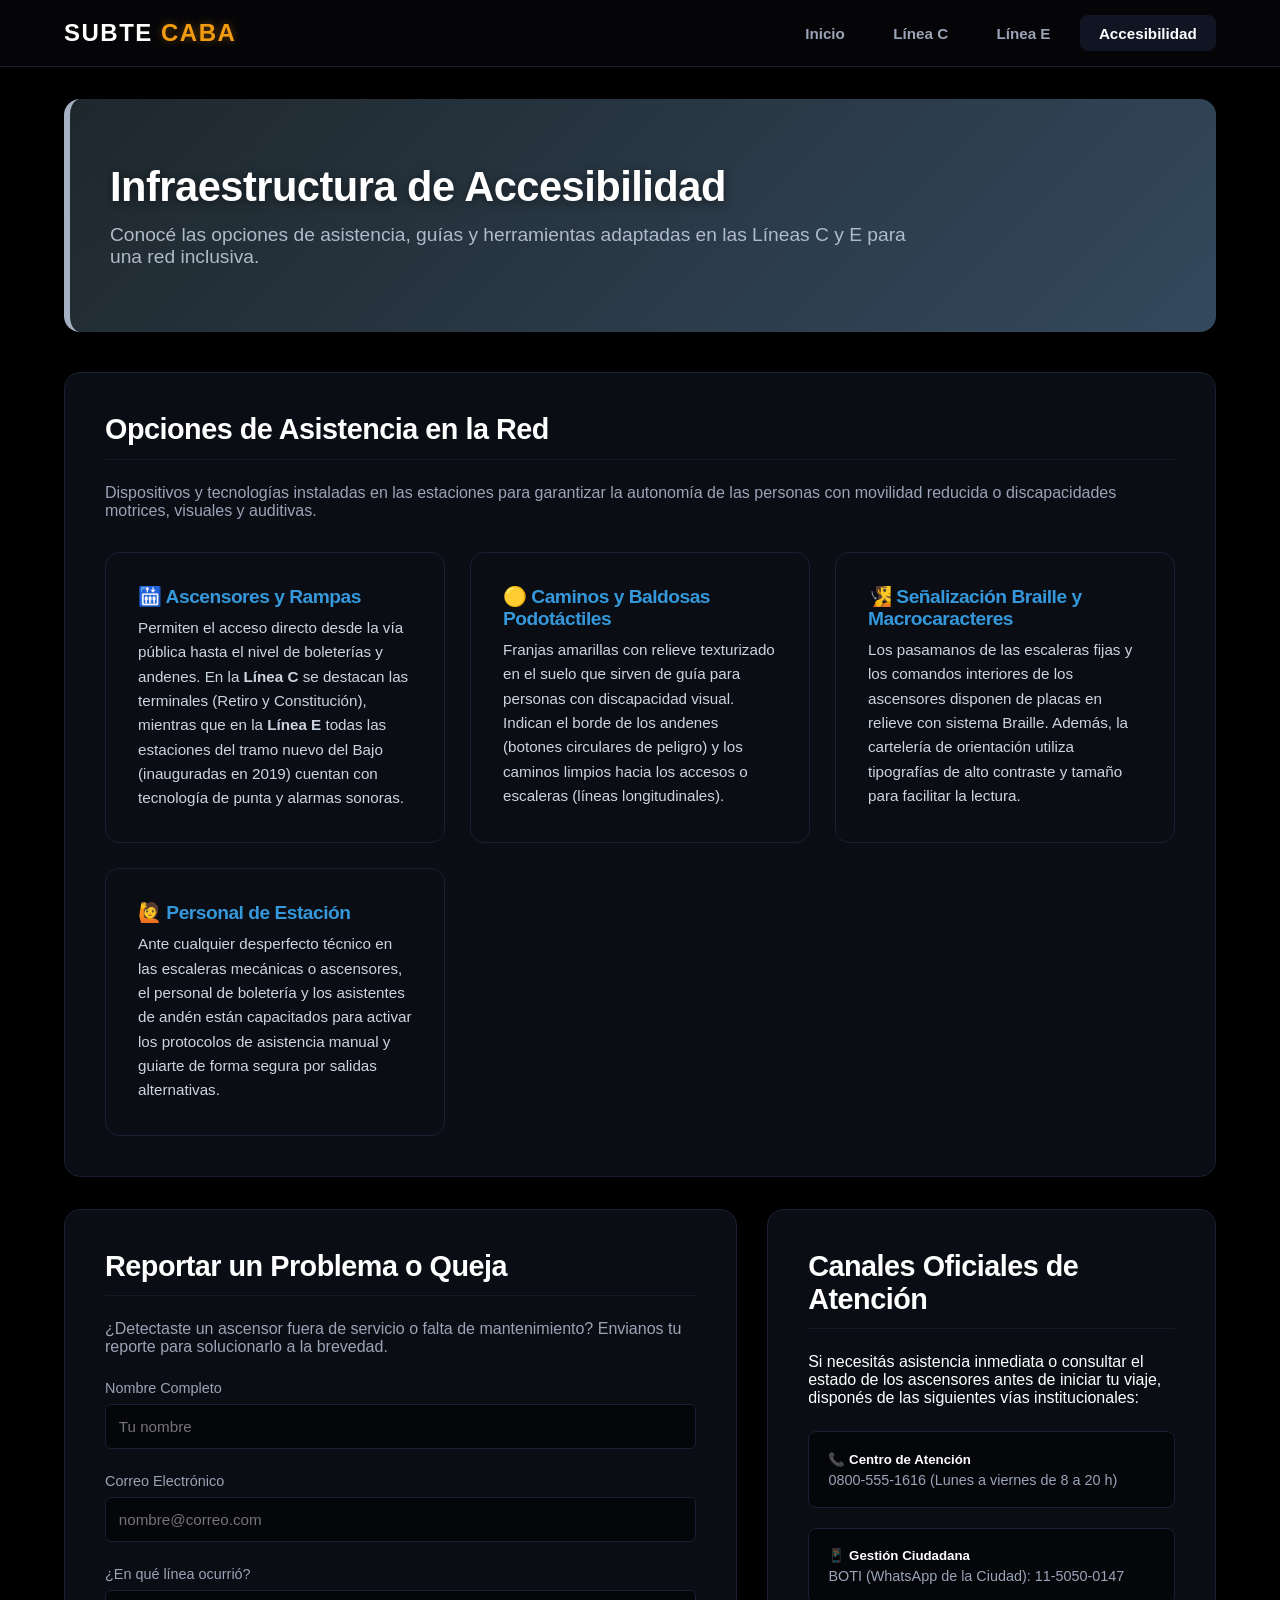
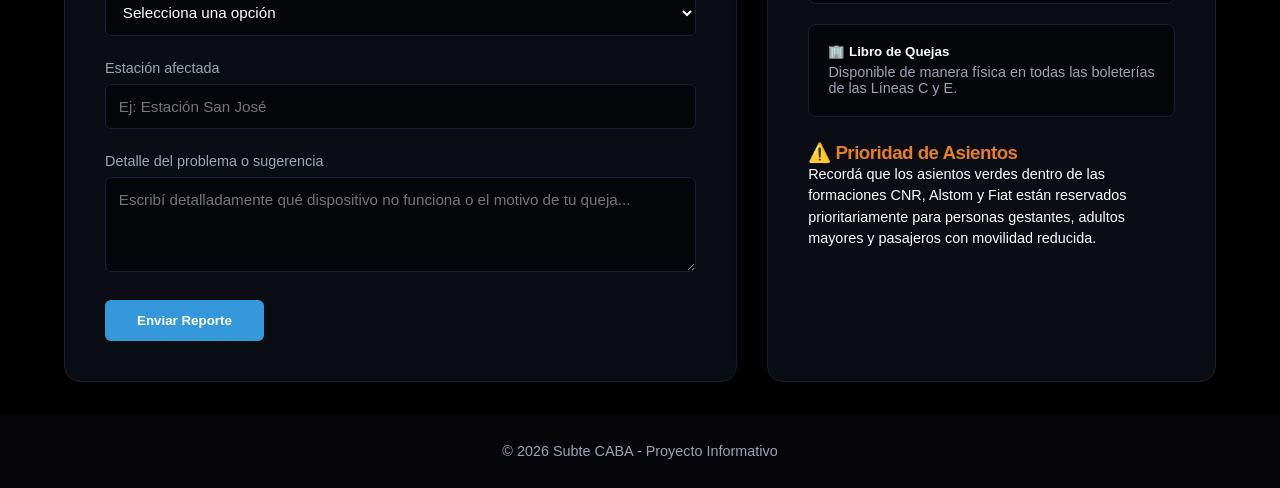
==== accesibilidad.html @ 67ff427c "Fix responsive linea C" ====
<!DOCTYPE html>
<html lang="es">
<head>
    <meta charset="UTF-8">
    <meta name="viewport" content="width=device-width, initial-scale=1.0">
    <title>Subte CABA - Accesibilidad</title>
    <link rel="stylesheet" href="css/styles.css">
</head>
<body class="page-accesibilidad">

    <header>
        <div class="logo">SUBTE <span>CABA</span></div>
        <nav>
            <ul>
                <li><a href="index.html">Inicio</a></li>
                <li><a href="linea_c.html" class="linea-c-nav">Línea C</a></li>
                <li><a href="linea_e.html" class="linea-e-nav">Línea E</a></li>
                <li><a href="accesibilidad.html" class="active">Accesibilidad</a></li>
            </ul>
        </nav>
    </header>

    <main class="contenedor-linea">
        <section class="banner-linea" style="background: linear-gradient(135deg, #1e272c 0%, #34495e 100%); border-left: 6px solid #a5b1c2;">
            <h1>Infraestructura de Accesibilidad</h1>
            <p>Conocé las opciones de asistencia, guías y herramientas adaptadas en las Líneas C y E para una red inclusiva.</p>
        </section>

        <section class="recorrido-subte" style="margin-bottom: 30px;">
            <h2>Opciones de Asistencia en la Red</h2>
            <p style="color: var(--texto-secundario); margin-bottom: 2rem;">Dispositivos y tecnologías instaladas en las estaciones para garantizar la autonomía de las personas con movilidad reducida o discapacidades motrices, visuales y auditivas.</p>
            
            <div class="grid-containers" style="margin-bottom: 0;">
                <div class="container-linea-card">
                    <h4 style="font-size: 1.2rem; margin-bottom: 0.5rem; color: #3498db;">🛗 Ascensores y Rampas</h4>
                    <p class="desc-txt" style="margin-bottom: 0;">
                        Permiten el acceso directo desde la vía pública hasta el nivel de boleterías y andenes. En la <strong>Línea C</strong> se destacan las terminales (Retiro y Constitución), mientras que en la <strong>Línea E</strong> todas las estaciones del tramo nuevo del Bajo (inauguradas en 2019) cuentan con tecnología de punta y alarmas sonoras.
                    </p>
                </div>

                <div class="container-linea-card">
                    <h4 style="font-size: 1.2rem; margin-bottom: 0.5rem; color: #3498db;">🟡 Caminos y Baldosas Podotáctiles</h4>
                    <p class="desc-txt" style="margin-bottom: 0;">
                        Franjas amarillas con relieve texturizado en el suelo que sirven de guía para personas con discapacidad visual. Indican el borde de los andenes (botones circulares de peligro) y los caminos limpios hacia los accesos o escaleras (líneas longitudinales).
                    </p>
                </div>

                <div class="container-linea-card">
                    <h4 style="font-size: 1.2rem; margin-bottom: 0.5rem; color: #3498db;">🧏 Señalización Braille y Macrocaracteres</h4>
                    <p class="desc-txt" style="margin-bottom: 0;">
                        Los pasamanos de las escaleras fijas y los comandos interiores de los ascensores disponen de placas en relieve con sistema Braille. Además, la cartelería de orientación utiliza tipografías de alto contraste y tamaño para facilitar la lectura.
                    </p>
                </div>

                <div class="container-linea-card">
                    <h4 style="font-size: 1.2rem; margin-bottom: 0.5rem; color: #3498db;">🙋 Personal de Estación</h4>
                    <p class="desc-txt" style="margin-bottom: 0;">
                        Ante cualquier desperfecto técnico en las escaleras mecánicas o ascensores, el personal de boletería y los asistentes de andén están capacitados para activar los protocolos de asistencia manual y guiarte de forma segura por salidas alternativas.
                    </p>
                </div>
            </div>
        </section>

        <div class="contenido-dos-columnas">
            
            <section class="recorrido-subte">
                <h2>Reportar un Problema o Queja</h2>
                <p style="color: var(--texto-secundario); margin-bottom: 1.5rem;">¿Detectaste un ascensor fuera de servicio o falta de mantenimiento? Envianos tu reporte para solucionarlo a la brevedad.</p>
                
                <form action="#" method="POST">
                    <div class="form-grupo">
                        <label for="nombre">Nombre Completo</label>
                        <input type="text" id="nombre" class="form-control" placeholder="Tu nombre" required>
                    </div>

                    <div class="form-grupo">
                        <label for="email">Correo Electrónico</label>
                        <input type="email" id="email" class="form-control" placeholder="nombre@correo.com" required>
                    </div>

                    <div class="form-grupo">
                        <label for="linea">¿En qué línea ocurrió?</label>
                        <select id="linea" class="form-control" required>
                            <option value="">Selecciona una opción</option>
                            <option value="C">Línea C</option>
                            <option value="E">Línea E</option>
                            <option value="otra">Otra estación / Combinación</option>
                        </select>
                    </div>

                    <div class="form-grupo">
                        <label for="estacion">Estación afectada</label>
                        <input type="text" id="estacion" class="form-control" placeholder="Ej: Estación San José" required>
                    </div>

                    <div class="form-grupo">
                        <label for="mensaje">Detalle del problema o sugerencia</label>
                        <textarea id="mensaje" class="form-control" rows="4" placeholder="Escribí detalladamente qué dispositivo no funciona o el motivo de tu queja..." required></textarea>
                    </div>

                    <button type="submit" class="btn-enviar">Enviar Reporte</button>
                </form>
            </section>

            <section class="historia-cultura">
                <h2>Canales Oficiales de Atención</h2>
                <p>Si necesitás asistencia inmediata o consultar el estado de los ascensores antes de iniciar tu viaje, disponés de las siguientes vías institucionales:</p>
                
                <div class="info-contacto-grilla">
                    <div class="contacto-item">
                        <h5 style="color: #fff; margin-bottom: 5px;">📞 Centro de Atención</h5>
                        <p style="font-size: 0.9rem; color: var(--texto-secundario);">0800-555-1616 (Lunes a viernes de 8 a 20 h)</p>
                    </div>
                    
                    <div class="contacto-item">
                        <h5 style="color: #fff; margin-bottom: 5px;">📱 Gestión Ciudadana</h5>
                        <p style="font-size: 0.9rem; color: var(--texto-secundario);">BOTI (WhatsApp de la Ciudad): 11-5050-0147</p>
                    </div>

                    <div class="contacto-item">
                        <h5 style="color: #fff; margin-bottom: 5px;">🏢 Libro de Quejas</h5>
                        <p style="font-size: 0.9rem; color: var(--texto-secundario);">Disponible de manera física en todas las boleterías de las Líneas C y E.</p>
                    </div>
                </div>

                <div class="destacado-cultural" style="margin-top: 25px; border-color: #e67e22;">
                    <h3 style="color: #e67e22;">⚠️ Prioridad de Asientos</h3>
                    <p style="font-size: 0.9rem; margin-bottom: 0; line-height: 1.5;">Recordá que los asientos verdes dentro de las formaciones CNR, Alstom y Fiat están reservados prioritariamente para personas gestantes, adultos mayores y pasajeros con movilidad reducida.</p>
                </div>
            </section>

        </div>
    </main>

    <footer>
        <p>&copy; 2026 Subte CABA - Proyecto Informativo</p>
    </footer>
</body>
</html>
---- css/styles.css ----
/* ==========================================================================
   VARIABLES GLOBALES (ENFOQUE NEGRO PURO CON DETALLES NEÓN)
   ========================================================================== */
:root {
    --color-linea-c: #0078C1;      /* Azul Oficial Línea C */
    --color-linea-e: #6F2B8C;      /* Morado Oficial Línea E */
    
    /* Fondos - Predominio de Negro */
    --bg-puro: #000000;            /* Fondo general de la pantalla */
    --bg-tarjetas: #0b0d14;        /* Negro con un levísimo matiz azulado para contenedores */
    --bg-header: #050508;          /* Header y Footer casi invisibles en la oscuridad */
    --border-glow: #1a1f33;        /* Borde base oscuro */
    
    /* Textos de alto contraste */
    --texto-principal: #ffffff;    /* Blanco puro */
    --texto-secundario: #9aa4b7;   /* Gris claro para descripciones legibles */
    
    /* Estados */
    --color-normal: #2ecc71;
    --color-alerta: #e74c3c;
}

/* ==========================================================================
   RESET, TIPOGRAFÍA Y CONFIGURACIÓN BASE
   ========================================================================== */
* {
    margin: 0;
    padding: 0;
    box-sizing: border-box;
    font-family: 'Helvetica Neue', Arial, sans-serif; /* Tipografía limpia y moderna */
}

body {
    background-color: var(--bg-puro);
    color: var(--texto-principal);
    display: flex;
    flex-direction: column;
    min-height: 100vh;
    overflow-x: hidden;
}

/* ==========================================================================
   HEADER Y MENÚ DE NAVEGACIÓN
   ========================================================================== */
header {
    background-color: var(--bg-header);
    border-bottom: 1px solid var(--border-glow);
    display: flex;
    justify-content: space-between;
    align-items: center;
    padding: 1.2rem 5%;
    position: sticky;
    top: 0;
    z-index: 1000;
}

header .logo {
    font-size: 1.5rem;
    font-weight: 800;
    letter-spacing: 1.5px;
    text-transform: uppercase;
}

header .logo span {
    color: #f39c12; /* Toque naranja corporativo de SBASE */
    text-shadow: 0 0 8px rgba(243, 156, 18, 0.4);
}

nav ul {
    display: flex;
    list-style: none;
    gap: 10px;
}

nav ul li a {
    color: var(--texto-secundario);
    text-decoration: none;
    padding: 0.6rem 1.2rem;
    border-radius: 8px;
    font-weight: 600;
    font-size: 0.95rem;
    transition: all 0.3s ease;
}

/* Resaltado dinámico según la sección activa */
nav ul li a:hover, nav ul li a.active {
    color: var(--texto-principal);
    background-color: #111422;
}

nav ul li a.linea-c-nav:hover, nav ul li a.linea-c-nav.active {
    box-shadow: inset 0 -3px 0 var(--color-linea-c), 0 4px 10px rgba(0, 120, 193, 0.3);
}

nav ul li a.linea-e-nav:hover, nav ul li a.linea-e-nav.active {
    box-shadow: inset 0 -3px 0 var(--color-linea-e), 0 4px 10px rgba(111, 43, 140, 0.3);
}

/* ==========================================================================
   ESTRUCTURA DE CONTAINERS Y RESPONSIVE (GRID Y FLEXBOX)
   ========================================================================== */
.contenedor-linea, .contenedor-inicio {
    padding: 2rem 5%;
    max-width: 1400px;
    margin: 0 auto;
    width: 100%;
}

/* Grilla adaptable de 2 columnas (Recorridos e Historias) */
.contenido-dos-columnas {
    display: grid;
    grid-template-columns: 1.2fr 0.8fr;
    gap: 30px;
    margin-top: 2rem;
}

/* Contenedores de Información Principales */
.recorrido-subte, .historia-cultura, .apartado-accesibilidad {
    background-color: var(--bg-tarjetas);
    border: 1px solid var(--border-glow);
    padding: 2.5rem;
    border-radius: 16px;
    box-shadow: 0 10px 30px rgba(0, 0, 0, 0.7);
    transition: all 0.4s cubic-bezier(0.165, 0.84, 0.44, 1);
}

/* ==========================================================================
   TÍTULOS Y ENCABEZADOS Y BANNERS
   ========================================================================== */
h1, h2, h3, h4 {
    font-weight: 700;
    letter-spacing: -0.5px;
}

.recorrido-subte h2, .historia-cultura h2, .apartado-accesibilidad h2, .seccion-lineas-info h2 {
    font-size: 1.8rem;
    margin-bottom: 1.5rem;
    border-bottom: 1px solid #161926;
    padding-bottom: 0.8rem;
}

/* Banners superiores con gradientes oscuros dramáticos */
.banner-linea {
    padding: 4rem 2.5rem;
    border-radius: 16px;
    margin-bottom: 2.5rem;
    box-shadow: 0 10px 30px rgba(0, 0, 0, 0.8);
}

.c-header {
    background: linear-gradient(135deg, #020b14 0%, #051c2d 100%);
    border-left: 6px solid var(--color-linea-c);
    box-shadow: inset 0 0 20px rgba(0, 120, 193, 0.15);
}

.e-header {
    background: linear-gradient(135deg, #0b0410 0%, #1c0926 100%);
    border-left: 6px solid var(--color-linea-e);
    box-shadow: inset 0 0 20px rgba(111, 43, 140, 0.15);
}

.banner-linea h1 {
    font-size: 2.6rem;
    margin-bottom: 0.8rem;
    text-shadow: 0 2px 10px rgba(0,0,0,0.5);
}

.banner-linea p {
    color: #b0bacb;
    font-size: 1.2rem;
    max-width: 800px;
}

/* ==========================================================================
   BOTONES INTERACTIVOS (EFECTO GLOW)
   ========================================================================== */
.botones-lineas {
    display: flex;
    justify-content: center;
    gap: 20px;
    flex-wrap: wrap;
}

.btn-linea {
    display: inline-block;
    padding: 1rem 2.2rem;
    font-size: 1.05rem;
    font-weight: 700;
    color: #ffffff;
    text-decoration: none;
    border-radius: 50px;
    transition: all 0.3s cubic-bezier(0.4, 0, 0.2, 1);
    background-color: #111;
    border: 2px solid transparent;
}

/* Hover de botones: Se agrandan y generan luz */
.btn-c { border-color: var(--color-linea-c); }
.btn-c:hover {
    background-color: var(--color-linea-c);
    box-shadow: 0 0 25px rgba(0, 120, 193, 0.7);
    transform: scale(1.05);
}

.btn-e { border-color: var(--color-linea-e); }
.btn-e:hover {
    background-color: var(--color-linea-e);
    box-shadow: 0 0 25px rgba(111, 43, 140, 0.7);
    transform: scale(1.05);
}

/* ==========================================================================
   TARJETAS / CONTAINERS CON INFO (SE AGRANDAN EN HOVER)
   ========================================================================== */
.grid-containers {
    display: grid;
    grid-template-columns: repeat(auto-fit, minmax(280px, 1fr));
    gap: 25px;
    margin-bottom: 3rem;
}

.container-linea-card {
    background-color: var(--bg-tarjetas);
    border: 1px solid var(--border-glow);
    border-radius: 14px;
    padding: 2rem;
    display: flex;
    flex-direction: column;
    transition: all 0.4s cubic-bezier(0.165, 0.84, 0.44, 1);
}

/* Efecto de agrandado y brillo al pasar el mouse por las tarjetas */
.container-linea-card:hover {
    transform: translateY(-8px) scale(1.02); /* Se eleva y agranda ligeramente */
    background-color: #0f121c;
}

.card-c:hover {
    border-color: var(--color-linea-c);
    box-shadow: 0 12px 30px rgba(0, 120, 193, 0.25);
}

.card-e:hover {
    border-color: var(--color-linea-e);
    box-shadow: 0 12px 30px rgba(111, 43, 140, 0.25);
}

/* Textos internos de tarjetas */
.card-header-linea { display: flex; justify-content: space-between; align-items: center; margin-bottom: 0.8rem; }
.card-header-linea h3 { font-size: 1.6rem; color: #fff; }
.recorrido-txt { color: var(--texto-secundario); font-size: 1rem; font-weight: 500; margin-bottom: 1rem; }
.desc-txt { color: #cbd5e1; line-height: 1.6; margin-bottom: 1.5rem; font-size: 0.95rem; }

/* Enlaces "Ver más" de las tarjetas */
.btn-ver-mas {
    margin-top: auto;
    text-decoration: none;
    font-size: 1rem;
    font-weight: 700;
    transition: padding-left 0.2s ease;
}
.card-c .btn-ver-mas { color: #3498db; }
.card-e .btn-ver-mas { color: #e0b0ff; }
.container-linea-card:hover .btn-ver-mas { padding-left: 6px; }

/* ==========================================================================
   LOS MAPAS / ESQUEMAS DE VÍAS (TIMELINE)
   ========================================================================== */
.timeline {
    position: relative;
    padding-left: 40px;
    margin-left: 10px;
}

/* Vía física del subte en el mapa */
.timeline::before {
    content: '';
    position: absolute;
    left: 0;
    top: 15px;
    bottom: 15px;
    width: 6px;
    border-radius: 10px;
}

.page-linea-c .timeline::before {
    background-color: var(--color-linea-c);
    box-shadow: 0 0 15px var(--color-linea-c);
}

.page-linea-e .timeline::before {
    background-color: var(--color-linea-e);
    box-shadow: 0 0 15px var(--color-linea-e);
}

/* Ítems de la estación */
.estacion-item {
    position: relative;
    margin-bottom: 22px;
    padding: 0.3rem 0;
    transition: transform 0.2s ease;
}

/* El círculo del mapa que cambia al pasar el mouse por encima */
.punto-subte {
    position: absolute;
    left: -47px;
    top: 8px;
    width: 20px;
    height: 20px;
    border-radius: 50%;
    background-color: var(--bg-puro);
    border: 4px solid var(--texto-secundario);
    transition: all 0.3s cubic-bezier(0.4, 0, 0.2, 1);
    z-index: 2;
}

/* Al pasar por encima de la estación, el mapa reacciona ampliándose */
.estacion-item:hover {
    transform: translateX(8px); /* Desplaza el texto levemente a la derecha */
}

.page-linea-c .estacion-item:hover .punto-subte {
    border-color: #ffffff;
    background-color: var(--color-linea-c);
    box-shadow: 0 0 12px #ffffff;
    transform: scale(1.25);
    overflow-x: hidden; 
}

.page-linea-e .estacion-item:hover .punto-subte {
    border-color: #ffffff;
    background-color: var(--color-linea-e);
    box-shadow: 0 0 12px #ffffff;
    transform: scale(1.25);
}

.estacion-info h3 {
    font-size: 1.2rem;
    color: #e1e7f0;
    transition: color 0.2s;
}
.estacion-item:hover .estacion-info h3 { color: #ffffff; }

/* Badges de combinaciones */
.badge {
    display: inline-block;
    padding: 3px 9px;
    font-size: 0.75rem;
    border-radius: 4px;
    margin-right: 6px;
    margin-top: 6px;
    font-weight: 700;
    color: #ffffff;
}
.combinacion-a { background-color: #808285; }
.combinacion-b { background-color: #c0392b; }
.combinacion-c { background-color: var(--color-linea-c); }
.combinacion-d { background-color: #27ae60; }
.combinacion-e { background-color: var(--color-linea-e); }
.combinacion-h { background-color: #f1c40f; color: #000; }
.tren { background-color: #4b5563; }
.barrio, .cultura, .plaza, .comercial, .parque, .hito, .premetro, .acceso, .historico { background-color: #161926; color: #a5b1c2; }

/* ==========================================================================
   PÁGINA DE INICIO - HERO
   ========================================================================== */
.hero-inicio {
    text-align: center;
    padding: 6rem 1.5rem;
    background: radial-gradient(circle at center, #0d1326 0%, var(--bg-puro) 80%);
    border-radius: 20px;
    margin-bottom: 3.5rem;
    border: 1px solid #111524;
}

.hero-inicio h1 {
    font-size: 3.2rem;
    margin-bottom: 1.2rem;
    background: linear-gradient(to right, #ffffff, #8a99ad);
    background-clip: text;
    -webkit-background-clip: text;
    -webkit-text-fill-color: transparent;
}

.hero-inicio p {
    color: var(--texto-secundario);
    font-size: 1.3rem;
    max-width: 750px;
    margin: 0 auto 2.5rem auto;
    line-height: 1.5;
}

.badge-linea {
    width: 38px; height: 38px; border-radius: 50%;
    display: flex; align-items: center; justify-content: center;
    font-weight: bold; color: #fff; font-size: 1.15rem;
}
.b-c { background-color: var(--color-linea-c); box-shadow: 0 0 10px rgba(0,120,193,0.5); }
.b-e { background-color: var(--color-linea-e); box-shadow: 0 0 10px rgba(111,43,140,0.5); }

/* Grid de iconos de accesibilidad abajo en la Home */
.grid-iconos-accesibilidad {
    display: grid;
    grid-template-columns: repeat(auto-fit, minmax(220px, 1fr));
    gap: 20px;
    margin-top: 2rem;
    margin-bottom: 2rem;
}

.icono-item {
    background-color: #05060a;
    border: 1px solid #161926;
    padding: 1.8rem;
    border-radius: 12px;
    transition: all 0.3s ease;
}
.icono-item:hover {
    transform: translateY(-5px);
    border-color: #34495e;
}
.icono-item .icono { font-size: 2.2rem; display: block; margin-bottom: 0.8rem; }
.icono-item h4 { font-size: 1.15rem; margin-bottom: 0.5rem; color: #fff; }
.icono-item p { font-size: 0.9rem; color: var(--texto-secundario); margin: 0; }

.btn-accesibilidad-link {
    display: inline-block; border: 2px solid #222638; color: #fff;
    text-decoration: none; padding: 0.8rem 1.8rem; border-radius: 8px; font-weight: 700;
    transition: all 0.3s ease;
}
.btn-accesibilidad-link:hover { background-color: #161926; border-color: #4b5563; }

/* ==========================================================================
   TABLAS DE ACCESIBILIDAD (DISEÑO MATRIZ OSCURO)
   ========================================================================== */
.tabla-accesibilidad-contenedor {
    width: 100%;
    overflow-x: auto;
    margin-top: 1.5rem;
    background-color: #05060a;
    border-radius: 12px;
    border: 1px solid var(--border-glow);
}

table {
    width: 100%;
    border-collapse: collapse;
    text-align: left;
    min-width: 650px;
}

th, td { padding: 1.2rem 1.5rem; border-bottom: 1px solid #111422; }
th {
    background-color: #0c0f1a;
    color: #fff;
    font-size: 0.9rem;
    text-transform: uppercase;
    letter-spacing: 1px;
}
td { font-size: 0.95rem; color: #cbd5e1; }
tr:hover td { background-color: #0e111c; }

.check-si { color: var(--color-normal); font-weight: 700; }
.check-no { color: var(--color-alerta); font-weight: 700; }

/* ==========================================================================
   ESTILOS COMPLEMENTARIOS PARA LA PÁGINA DE ACCESIBILIDAD Y FORMULARIO
   ========================================================================== */
.form-grupo {
    margin-bottom: 1.5rem;
}

.form-grupo label {
    display: block;
    margin-bottom: 0.5rem;
    color: var(--texto-secundario);
    font-size: 0.9rem;
}

.form-control {
    width: 100%;
    padding: 0.8rem;
    background-color: #05060a;
    border: 1px solid var(--border-glow);
    border-radius: 6px;
    color: var(--texto-principal);
    font-size: 0.95rem;
    transition: border-color 0.3s;
}

.form-control:focus {
    outline: none;
    border-color: #3498db;
    box-shadow: 0 0 8px rgba(52, 152, 219, 0.3);
}

.btn-enviar {
    background-color: #3498db;
    color: #fff;
    border: none;
    padding: 0.8rem 2rem;
    border-radius: 6px;
    font-weight: bold;
    cursor: pointer;
    transition: background-color 0.3s, transform 0.2s;
}

.btn-enviar:hover {
    background-color: #2980b9;
    transform: scale(1.02);
}

.info-contacto-grilla {
    display: grid;
    grid-template-columns: repeat(auto-fit, minmax(200px, 1fr));
    gap: 20px;
    margin-top: 1.5rem;
}

.contacto-item {
    background-color: #05060a;
    padding: 1.2rem;
    border-radius: 8px;
    border: 1px solid var(--border-glow);
    transition: transform 0.3s ease;
}

.contacto-item:hover {
    transform: translateY(-3px);
    border-color: #34495e;
}

/* ==========================================================================
   FOOTER
   ========================================================================== */
footer {
    background-color: var(--bg-header);
    border-top: 1px solid var(--border-soft);
    text-align: center;
    padding: 1.8rem;
    color: var(--texto-secundario);
    font-size: 0.9rem;
    margin-top: auto;
}

/* ==========================================================================
   MEDIA QUERIES - RESPONSIVE DESIGN TOTAL
   ========================================================================== */
@media (max-width: 960px) {
    .contenido-dos-columnas {
        grid-template-columns: 1fr; /* Pasa de 2 columnas a 1 sola apilada */
    }
    
    .hero-inicio h1 {
        font-size: 2.4rem;
    }
    
    .banner-linea h1 {
        font-size: 2rem;
    }
}

@media (max-width: 640px) {
    header {
        flex-direction: column; /* Apila logo y menú en pantallas chicas */
        gap: 15px;
        padding: 1rem;
    }
    
    nav ul {
        width: 100%;
        justify-content: center;
        flex-wrap: wrap;
    }
    
    nav ul li a {
        padding: 0.4rem 0.8rem;
        font-size: 0.85rem;
    }
    
    .contenedor-linea, .contenedor-inicio {
        padding: 1rem 3%;
    }
    
    .container-linea-card {
        grid-column: span 1 !important;
    }

    .recorrido-subte, .historia-cultura, .apartado-accesibilidad {
        padding: 1.5rem;
    }

    .timeline {
        padding-left: 30px;
        margin-left: 5px;
    }
}
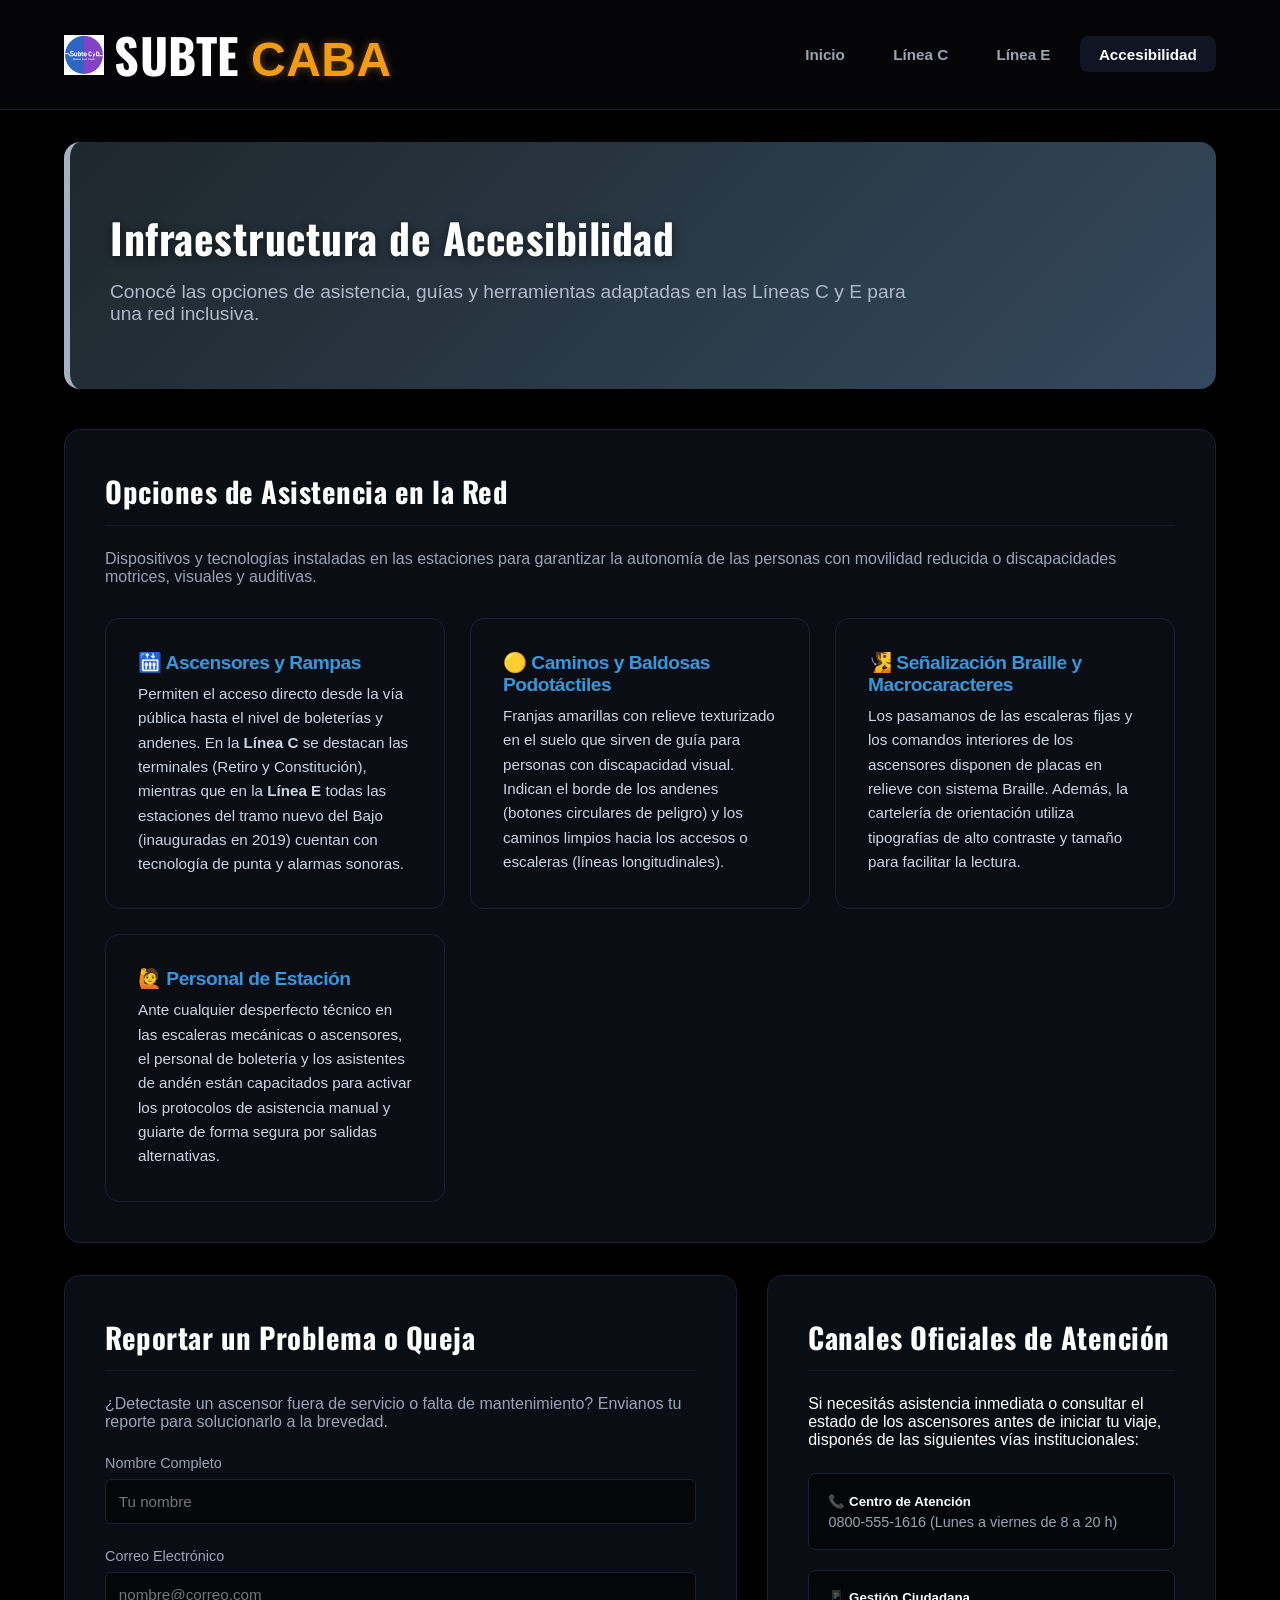
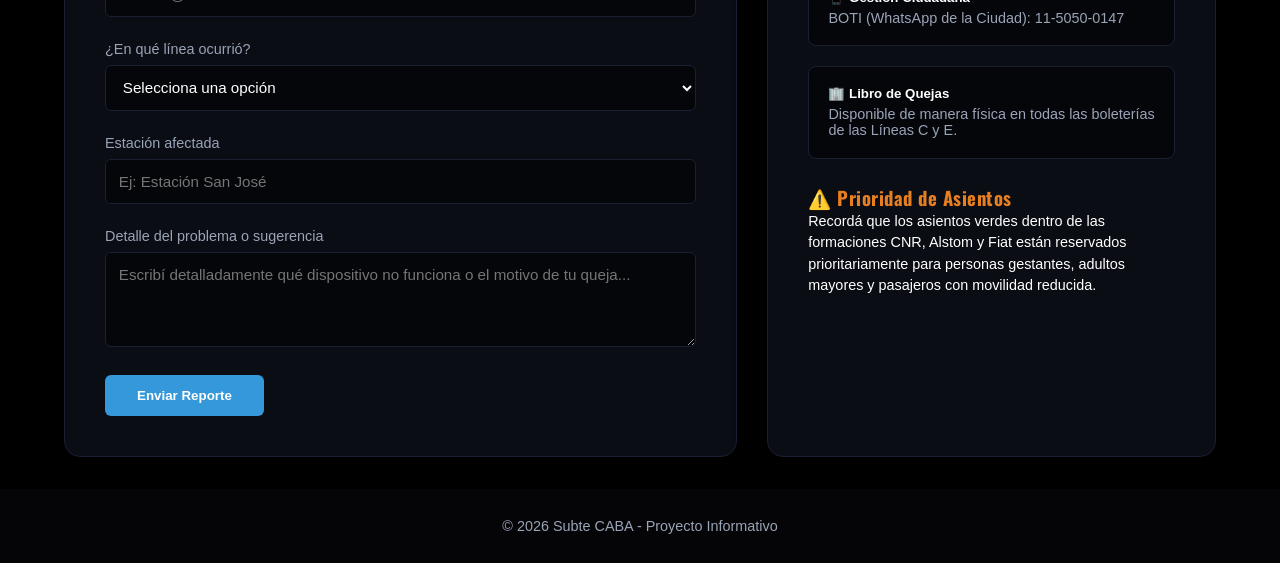
==== commit 31da65c1: "Fix logo" ====
--- a/accesibilidad.html
+++ b/accesibilidad.html
@@ -9,7 +9,10 @@
 <body class="page-accesibilidad">
 
     <header>
-        <div class="logo">SUBTE <span>CABA</span></div>
+        <div class="logo">
+            <img src="img/Logo pagina Subtes.png" alt="Logo Subtes CABA">
+            <h1>SUBTE <span>CABA</span></h1>
+        </div>
         <nav>
             <ul>
                 <li><a href="index.html">Inicio</a></li>
--- a/css/styles.css
+++ b/css/styles.css
@@ -1,3 +1,5 @@
+@import url('https://fonts.googleapis.com/css2?family=Oswald:wght@500;600;700&family=Inter:wght@400;500;600&display=swap');
+
 /* ==========================================================================
    VARIABLES GLOBALES (ENFOQUE NEGRO PURO CON DETALLES NEÓN)
    ========================================================================== */
@@ -60,6 +62,21 @@
     letter-spacing: 1.5px;
     text-transform: uppercase;
 }
+header .logo {
+    font-size: 1.5rem;
+    font-weight: 800;
+    letter-spacing: 1.5px;
+    text-transform: uppercase;
+    display: flex;
+    align-items: center;
+    gap: 10px;
+}
+
+header .logo img {
+    height: 40px;
+    width: auto;
+}
+
 
 header .logo span {
     color: #f39c12; /* Toque naranja corporativo de SBASE */
@@ -324,8 +341,7 @@
     border-color: #ffffff;
     background-color: var(--color-linea-c);
     box-shadow: 0 0 12px #ffffff;
-    transform: scale(1.25);
-    overflow-x: hidden; 
+    transform: scale(1.25); /* Agranda el nodo de las vías */
 }
 
 .page-linea-e .estacion-item:hover .punto-subte {
@@ -542,6 +558,11 @@
     font-size: 0.9rem;
     margin-top: auto;
 }
+footer img {
+    height: 40px;
+    width: auto;
+    margin-bottom: 10px;
+}
 
 /* ==========================================================================
    MEDIA QUERIES - RESPONSIVE DESIGN TOTAL
@@ -582,16 +603,24 @@
         padding: 1rem 3%;
     }
     
-    .container-linea-card {
-        grid-column: span 1 !important;
-    }
-
     .recorrido-subte, .historia-cultura, .apartado-accesibilidad {
         padding: 1.5rem;
     }
-
-    .timeline {
-        padding-left: 30px;
-        margin-left: 5px;
-    }
-}+}
+
+
+/* ===== COHERENCIA CON EL CENTRO DE TRANSPORTE — GRUPO 12 ===== */
+html body { font-family: 'Inter', system-ui, Arial, sans-serif; }
+html body h1, html body h2, html body h3,
+html body .logo, html body .navbar h1 {
+    font-family: 'Oswald', 'Arial Narrow', sans-serif;
+    letter-spacing: .5px;
+}
+.hub-bar-g12 {
+    background: #0B0E14; border-bottom: 1px solid #232a3a;
+    padding: 10px 20px; display: flex; align-items: center; justify-content: center;
+    gap: 14px; flex-wrap: wrap;
+    font-family: 'Inter', system-ui, Arial, sans-serif; font-size: 13px; color: #9AA4B7;
+}
+.hub-bar-g12 a { color: #F5B700; text-decoration: none; font-weight: 600; }
+.hub-bar-g12 a:hover { text-decoration: underline; }
